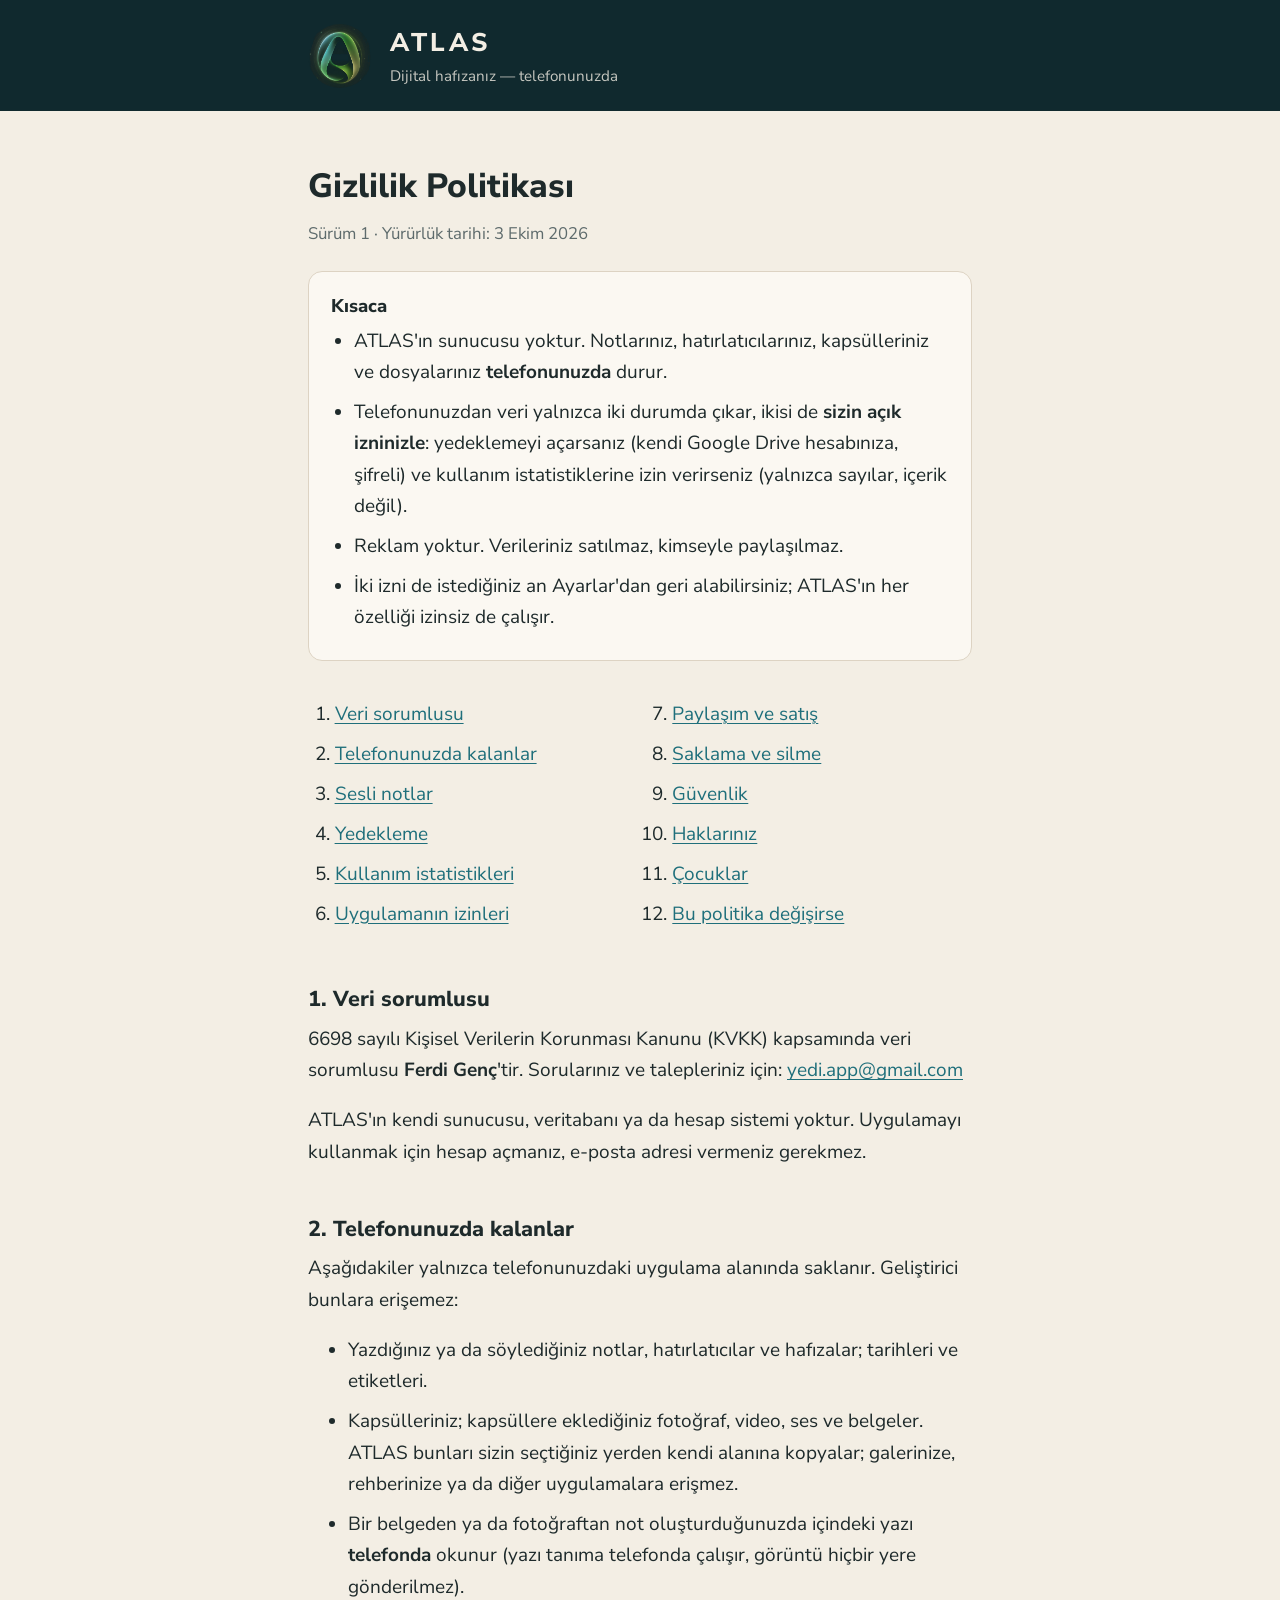
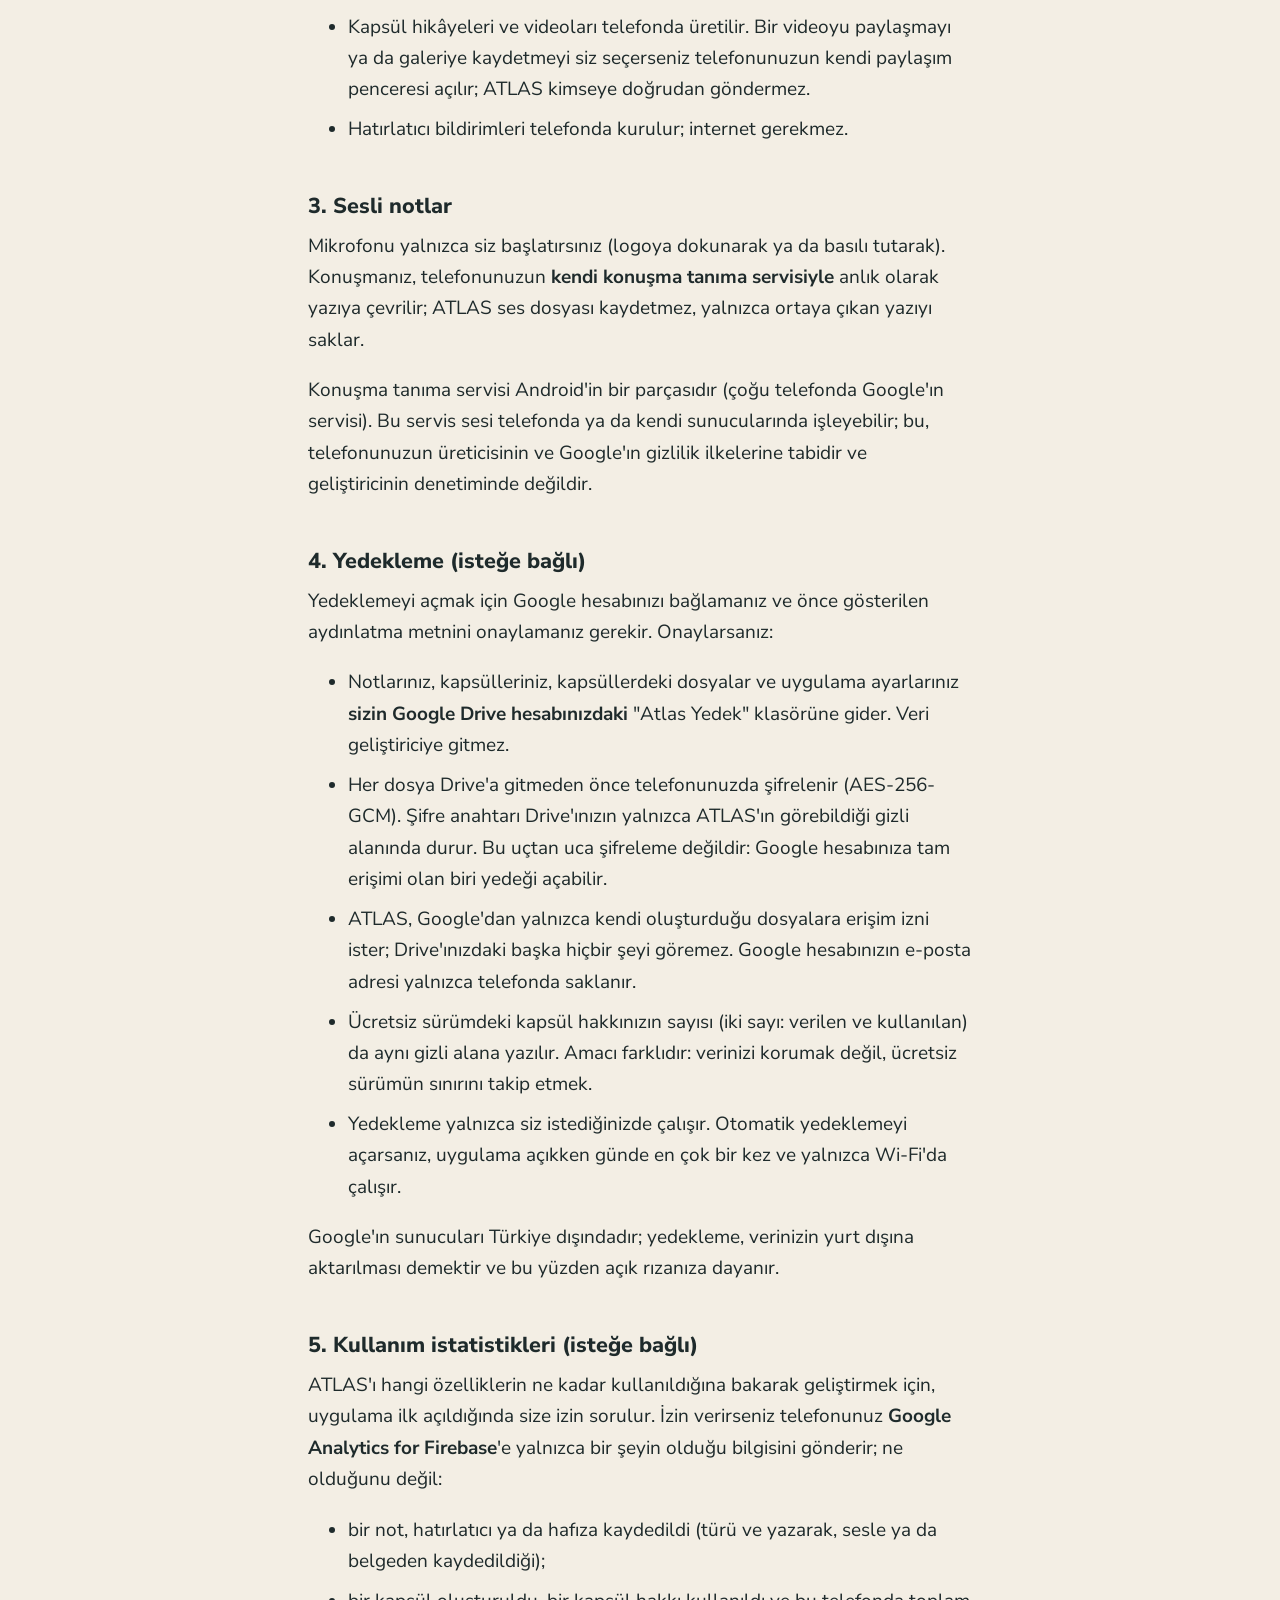
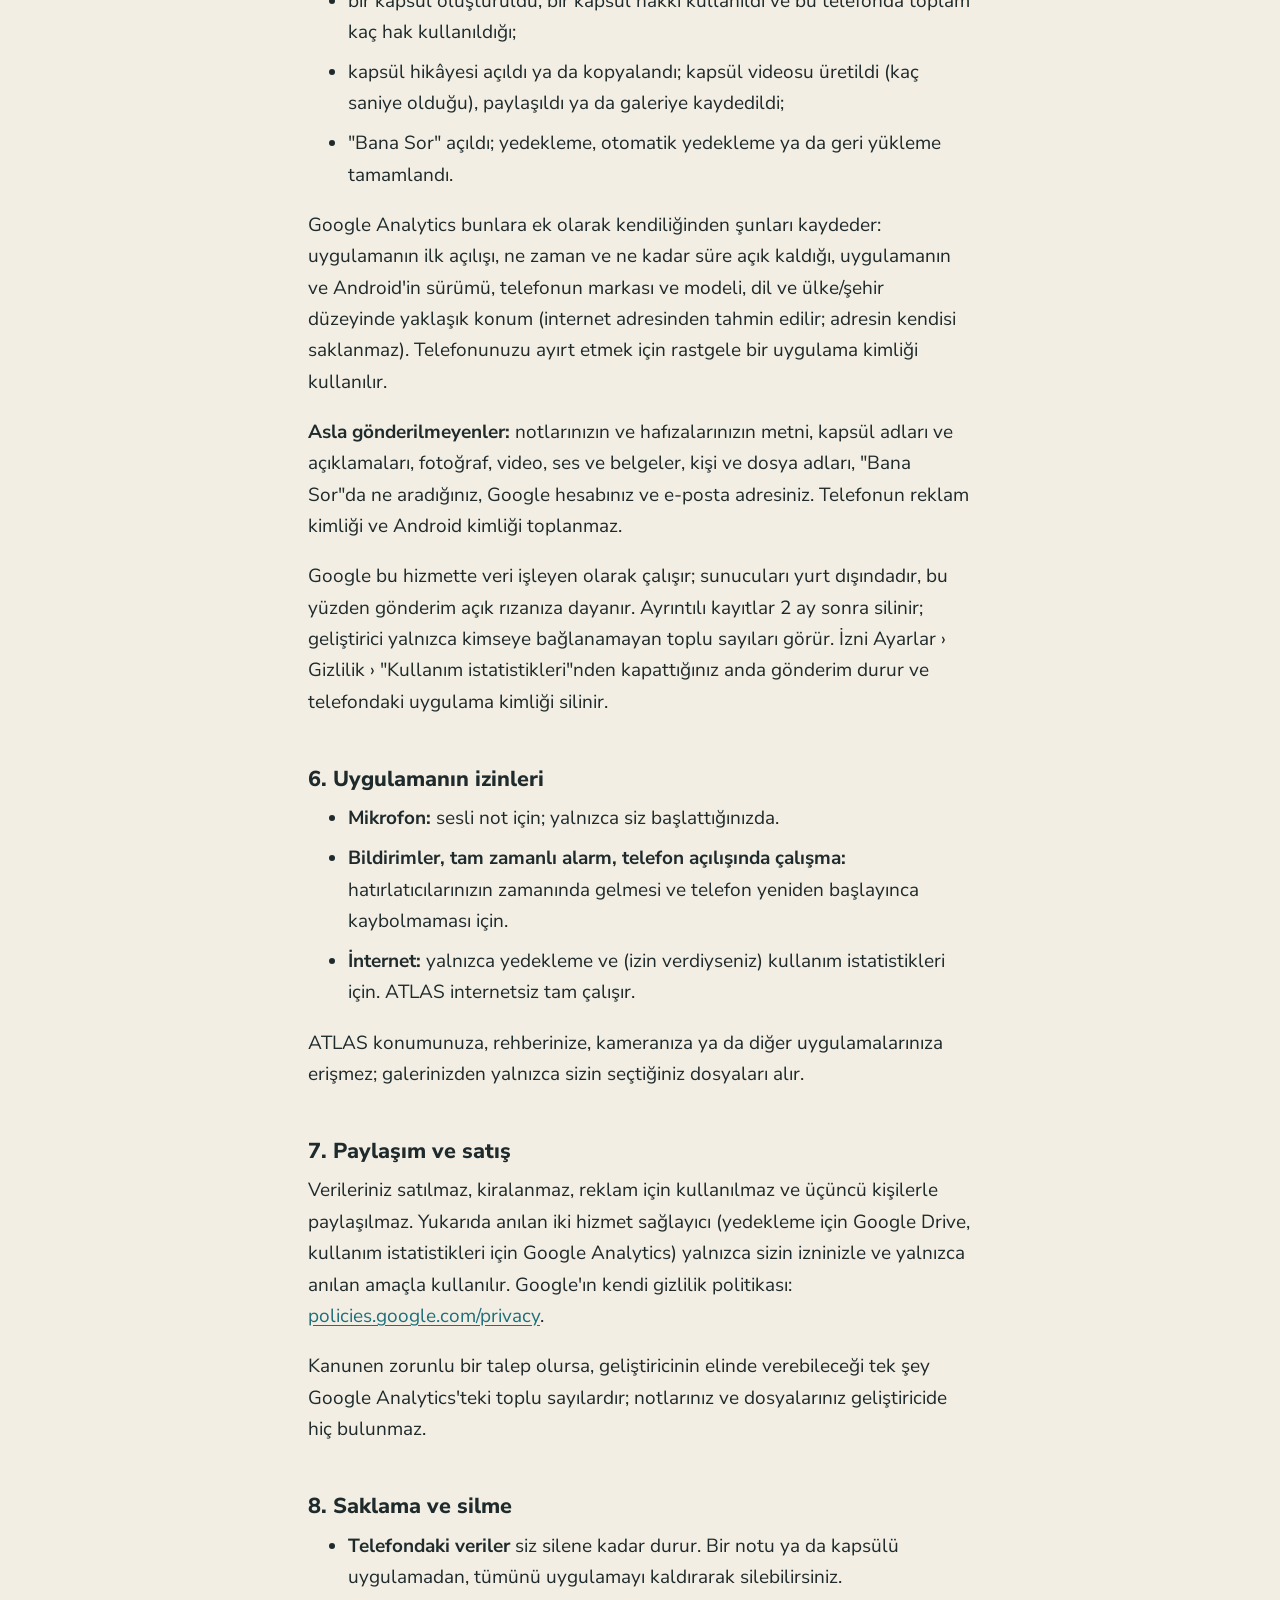
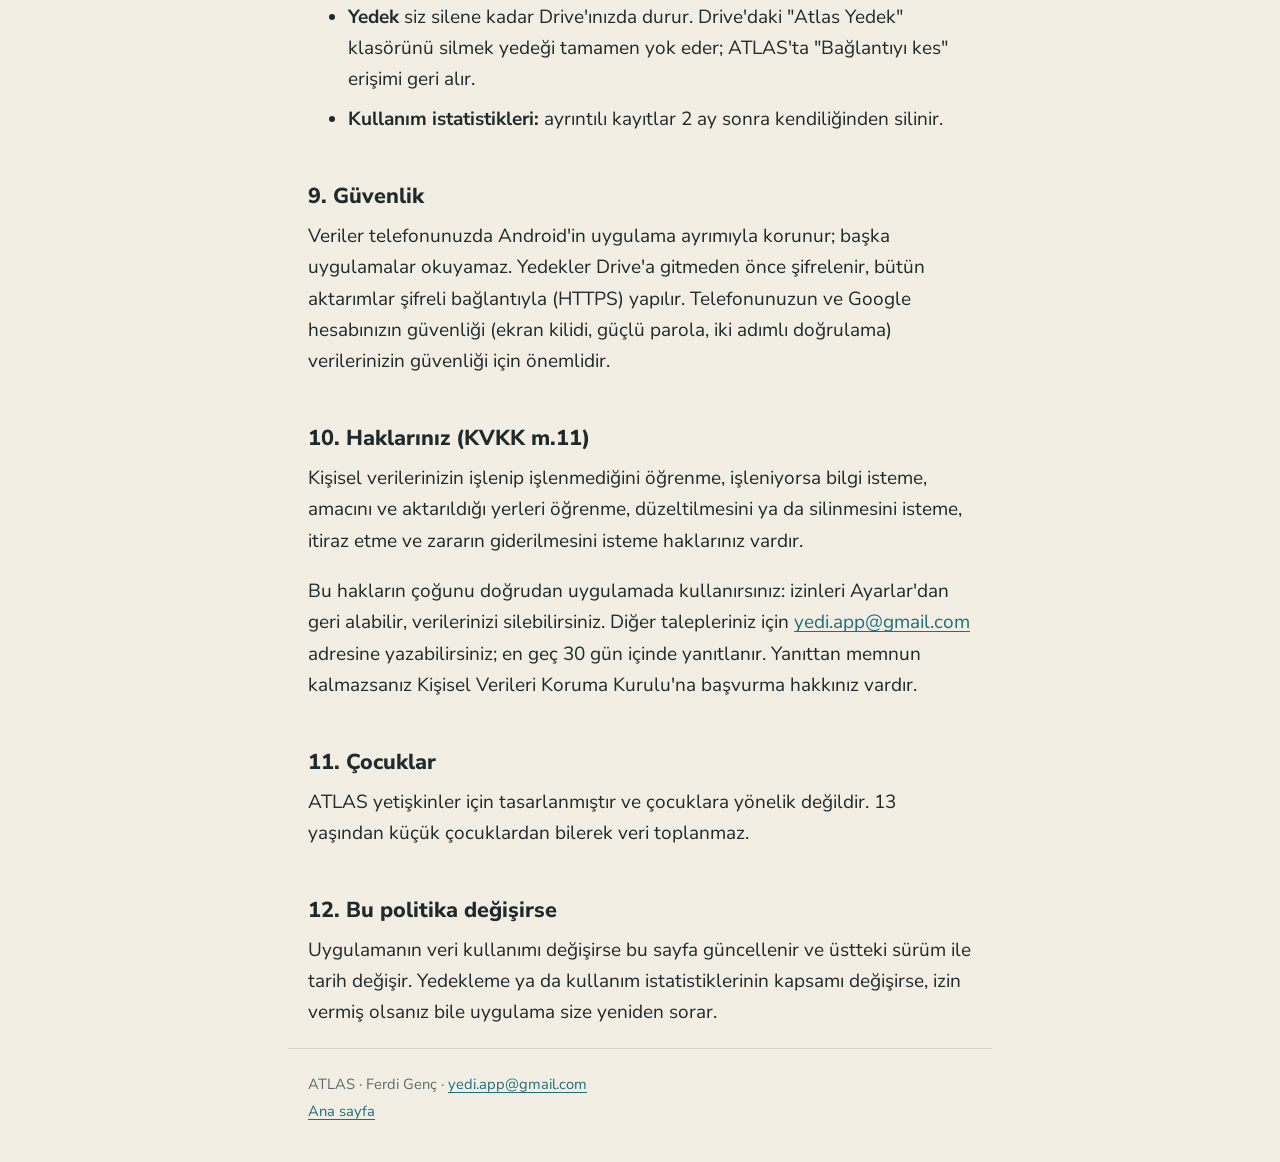
==== gizlilik.html @ 5df99e01 "Add files via upload" ====
<!doctype html>
<html lang="tr">
<head>
<meta charset="utf-8">
<meta name="viewport" content="width=device-width, initial-scale=1">
<title>ATLAS Gizlilik Politikası</title>
<meta name="description" content="ATLAS uygulamasının gizlilik politikası: hangi verinin telefonunuzda kaldığı, neyin hangi izinle nereye gittiği ve haklarınız.">
<link rel="preconnect" href="https://fonts.googleapis.com">
<link rel="preconnect" href="https://fonts.gstatic.com" crossorigin>
<link rel="stylesheet" href="https://fonts.googleapis.com/css2?family=Nunito+Sans:wght@400;700;800&display=swap">
<link rel="stylesheet" href="stil.css">
<link rel="icon" href="logo.jpeg">
</head>
<body>

<header class="bant">
  <div class="sayfa">
    <img src="logo.jpeg" alt="">
    <div>
      <p class="ad"><a href="index.html">ATLAS</a></p>
      <p class="alt">Dijital hafızanız — telefonunuzda</p>
    </div>
  </div>
</header>

<main class="sayfa">

<h1>Gizlilik Politikası</h1>
<p class="oz">Sürüm 1 · Yürürlük tarihi: 3 Ekim 2026</p>

<section class="ozet" aria-labelledby="kisaca">
  <h2 id="kisaca">Kısaca</h2>
  <ul>
    <li>ATLAS'ın sunucusu yoktur. Notlarınız, hatırlatıcılarınız, kapsülleriniz ve dosyalarınız <strong>telefonunuzda</strong> durur.</li>
    <li>Telefonunuzdan veri yalnızca iki durumda çıkar, ikisi de <strong>sizin açık izninizle</strong>: yedeklemeyi açarsanız (kendi Google Drive hesabınıza, şifreli) ve kullanım istatistiklerine izin verirseniz (yalnızca sayılar, içerik değil).</li>
    <li>Reklam yoktur. Verileriniz satılmaz, kimseyle paylaşılmaz.</li>
    <li>İki izni de istediğiniz an Ayarlar'dan geri alabilirsiniz; ATLAS'ın her özelliği izinsiz de çalışır.</li>
  </ul>
</section>

<nav aria-label="İçindekiler">
  <ol class="icindekiler">
    <li><a href="#sorumlu">Veri sorumlusu</a></li>
    <li><a href="#telefonda">Telefonunuzda kalanlar</a></li>
    <li><a href="#ses">Sesli notlar</a></li>
    <li><a href="#yedekleme">Yedekleme</a></li>
    <li><a href="#istatistik">Kullanım istatistikleri</a></li>
    <li><a href="#izinler">Uygulamanın izinleri</a></li>
    <li><a href="#paylasim">Paylaşım ve satış</a></li>
    <li><a href="#saklama">Saklama ve silme</a></li>
    <li><a href="#guvenlik">Güvenlik</a></li>
    <li><a href="#haklar">Haklarınız</a></li>
    <li><a href="#cocuklar">Çocuklar</a></li>
    <li><a href="#degisiklik">Bu politika değişirse</a></li>
  </ol>
</nav>

<h2 id="sorumlu">1. Veri sorumlusu</h2>
<p>6698 sayılı Kişisel Verilerin Korunması Kanunu (KVKK) kapsamında veri sorumlusu <strong>Ferdi Genç</strong>'tir. Sorularınız ve talepleriniz için: <a href="mailto:yedi.app@gmail.com">yedi.app@gmail.com</a></p>
<p>ATLAS'ın kendi sunucusu, veritabanı ya da hesap sistemi yoktur. Uygulamayı kullanmak için hesap açmanız, e-posta adresi vermeniz gerekmez.</p>

<h2 id="telefonda">2. Telefonunuzda kalanlar</h2>
<p>Aşağıdakiler yalnızca telefonunuzdaki uygulama alanında saklanır. Geliştirici bunlara erişemez:</p>
<ul>
  <li>Yazdığınız ya da söylediğiniz notlar, hatırlatıcılar ve hafızalar; tarihleri ve etiketleri.</li>
  <li>Kapsülleriniz; kapsüllere eklediğiniz fotoğraf, video, ses ve belgeler. ATLAS bunları sizin seçtiğiniz yerden kendi alanına kopyalar; galerinize, rehberinize ya da diğer uygulamalara erişmez.</li>
  <li>Bir belgeden ya da fotoğraftan not oluşturduğunuzda içindeki yazı <strong>telefonda</strong> okunur (yazı tanıma telefonda çalışır, görüntü hiçbir yere gönderilmez).</li>
  <li>Kapsül hikâyeleri ve videoları telefonda üretilir. Bir videoyu paylaşmayı ya da galeriye kaydetmeyi siz seçerseniz telefonunuzun kendi paylaşım penceresi açılır; ATLAS kimseye doğrudan göndermez.</li>
  <li>Hatırlatıcı bildirimleri telefonda kurulur; internet gerekmez.</li>
</ul>

<h2 id="ses">3. Sesli notlar</h2>
<p>Mikrofonu yalnızca siz başlatırsınız (logoya dokunarak ya da basılı tutarak). Konuşmanız, telefonunuzun <strong>kendi konuşma tanıma servisiyle</strong> anlık olarak yazıya çevrilir; ATLAS ses dosyası kaydetmez, yalnızca ortaya çıkan yazıyı saklar.</p>
<p>Konuşma tanıma servisi Android'in bir parçasıdır (çoğu telefonda Google'ın servisi). Bu servis sesi telefonda ya da kendi sunucularında işleyebilir; bu, telefonunuzun üreticisinin ve Google'ın gizlilik ilkelerine tabidir ve geliştiricinin denetiminde değildir.</p>

<h2 id="yedekleme">4. Yedekleme (isteğe bağlı)</h2>
<p>Yedeklemeyi açmak için Google hesabınızı bağlamanız ve önce gösterilen aydınlatma metnini onaylamanız gerekir. Onaylarsanız:</p>
<ul>
  <li>Notlarınız, kapsülleriniz, kapsüllerdeki dosyalar ve uygulama ayarlarınız <strong>sizin Google Drive hesabınızdaki</strong> "Atlas Yedek" klasörüne gider. Veri geliştiriciye gitmez.</li>
  <li>Her dosya Drive'a gitmeden önce telefonunuzda şifrelenir (AES-256-GCM). Şifre anahtarı Drive'ınızın yalnızca ATLAS'ın görebildiği gizli alanında durur. Bu uçtan uca şifreleme değildir: Google hesabınıza tam erişimi olan biri yedeği açabilir.</li>
  <li>ATLAS, Google'dan yalnızca kendi oluşturduğu dosyalara erişim izni ister; Drive'ınızdaki başka hiçbir şeyi göremez. Google hesabınızın e-posta adresi yalnızca telefonda saklanır.</li>
  <li>Ücretsiz sürümdeki kapsül hakkınızın sayısı (iki sayı: verilen ve kullanılan) da aynı gizli alana yazılır. Amacı farklıdır: verinizi korumak değil, ücretsiz sürümün sınırını takip etmek.</li>
  <li>Yedekleme yalnızca siz istediğinizde çalışır. Otomatik yedeklemeyi açarsanız, uygulama açıkken günde en çok bir kez ve yalnızca Wi-Fi'da çalışır.</li>
</ul>
<p>Google'ın sunucuları Türkiye dışındadır; yedekleme, verinizin yurt dışına aktarılması demektir ve bu yüzden açık rızanıza dayanır.</p>

<h2 id="istatistik">5. Kullanım istatistikleri (isteğe bağlı)</h2>
<p>ATLAS'ı hangi özelliklerin ne kadar kullanıldığına bakarak geliştirmek için, uygulama ilk açıldığında size izin sorulur. İzin verirseniz telefonunuz <strong>Google Analytics for Firebase</strong>'e yalnızca bir şeyin olduğu bilgisini gönderir; ne olduğunu değil:</p>
<ul>
  <li>bir not, hatırlatıcı ya da hafıza kaydedildi (türü ve yazarak, sesle ya da belgeden kaydedildiği);</li>
  <li>bir kapsül oluşturuldu, bir kapsül hakkı kullanıldı ve bu telefonda toplam kaç hak kullanıldığı;</li>
  <li>kapsül hikâyesi açıldı ya da kopyalandı; kapsül videosu üretildi (kaç saniye olduğu), paylaşıldı ya da galeriye kaydedildi;</li>
  <li>"Bana Sor" açıldı; yedekleme, otomatik yedekleme ya da geri yükleme tamamlandı.</li>
</ul>
<p>Google Analytics bunlara ek olarak kendiliğinden şunları kaydeder: uygulamanın ilk açılışı, ne zaman ve ne kadar süre açık kaldığı, uygulamanın ve Android'in sürümü, telefonun markası ve modeli, dil ve ülke/şehir düzeyinde yaklaşık konum (internet adresinden tahmin edilir; adresin kendisi saklanmaz). Telefonunuzu ayırt etmek için rastgele bir uygulama kimliği kullanılır.</p>
<p><strong>Asla gönderilmeyenler:</strong> notlarınızın ve hafızalarınızın metni, kapsül adları ve açıklamaları, fotoğraf, video, ses ve belgeler, kişi ve dosya adları, "Bana Sor"da ne aradığınız, Google hesabınız ve e-posta adresiniz. Telefonun reklam kimliği ve Android kimliği toplanmaz.</p>
<p>Google bu hizmette veri işleyen olarak çalışır; sunucuları yurt dışındadır, bu yüzden gönderim açık rızanıza dayanır. Ayrıntılı kayıtlar 2 ay sonra silinir; geliştirici yalnızca kimseye bağlanamayan toplu sayıları görür. İzni Ayarlar › Gizlilik › "Kullanım istatistikleri"nden kapattığınız anda gönderim durur ve telefondaki uygulama kimliği silinir.</p>

<h2 id="izinler">6. Uygulamanın izinleri</h2>
<ul>
  <li><strong>Mikrofon:</strong> sesli not için; yalnızca siz başlattığınızda.</li>
  <li><strong>Bildirimler, tam zamanlı alarm, telefon açılışında çalışma:</strong> hatırlatıcılarınızın zamanında gelmesi ve telefon yeniden başlayınca kaybolmaması için.</li>
  <li><strong>İnternet:</strong> yalnızca yedekleme ve (izin verdiyseniz) kullanım istatistikleri için. ATLAS internetsiz tam çalışır.</li>
</ul>
<p>ATLAS konumunuza, rehberinize, kameranıza ya da diğer uygulamalarınıza erişmez; galerinizden yalnızca sizin seçtiğiniz dosyaları alır.</p>

<h2 id="paylasim">7. Paylaşım ve satış</h2>
<p>Verileriniz satılmaz, kiralanmaz, reklam için kullanılmaz ve üçüncü kişilerle paylaşılmaz. Yukarıda anılan iki hizmet sağlayıcı (yedekleme için Google Drive, kullanım istatistikleri için Google Analytics) yalnızca sizin izninizle ve yalnızca anılan amaçla kullanılır. Google'ın kendi gizlilik politikası: <a href="https://policies.google.com/privacy?hl=tr">policies.google.com/privacy</a>.</p>
<p>Kanunen zorunlu bir talep olursa, geliştiricinin elinde verebileceği tek şey Google Analytics'teki toplu sayılardır; notlarınız ve dosyalarınız geliştiricide hiç bulunmaz.</p>

<h2 id="saklama">8. Saklama ve silme</h2>
<ul>
  <li><strong>Telefondaki veriler</strong> siz silene kadar durur. Bir notu ya da kapsülü uygulamadan, tümünü uygulamayı kaldırarak silebilirsiniz.</li>
  <li><strong>Yedek</strong> siz silene kadar Drive'ınızda durur. Drive'daki "Atlas Yedek" klasörünü silmek yedeği tamamen yok eder; ATLAS'ta "Bağlantıyı kes" erişimi geri alır.</li>
  <li><strong>Kullanım istatistikleri:</strong> ayrıntılı kayıtlar 2 ay sonra kendiliğinden silinir.</li>
</ul>

<h2 id="guvenlik">9. Güvenlik</h2>
<p>Veriler telefonunuzda Android'in uygulama ayrımıyla korunur; başka uygulamalar okuyamaz. Yedekler Drive'a gitmeden önce şifrelenir, bütün aktarımlar şifreli bağlantıyla (HTTPS) yapılır. Telefonunuzun ve Google hesabınızın güvenliği (ekran kilidi, güçlü parola, iki adımlı doğrulama) verilerinizin güvenliği için önemlidir.</p>

<h2 id="haklar">10. Haklarınız (KVKK m.11)</h2>
<p>Kişisel verilerinizin işlenip işlenmediğini öğrenme, işleniyorsa bilgi isteme, amacını ve aktarıldığı yerleri öğrenme, düzeltilmesini ya da silinmesini isteme, itiraz etme ve zararın giderilmesini isteme haklarınız vardır.</p>
<p>Bu hakların çoğunu doğrudan uygulamada kullanırsınız: izinleri Ayarlar'dan geri alabilir, verilerinizi silebilirsiniz. Diğer talepleriniz için <a href="mailto:yedi.app@gmail.com">yedi.app@gmail.com</a> adresine yazabilirsiniz; en geç 30 gün içinde yanıtlanır. Yanıttan memnun kalmazsanız Kişisel Verileri Koruma Kurulu'na başvurma hakkınız vardır.</p>

<h2 id="cocuklar">11. Çocuklar</h2>
<p>ATLAS yetişkinler için tasarlanmıştır ve çocuklara yönelik değildir. 13 yaşından küçük çocuklardan bilerek veri toplanmaz.</p>

<h2 id="degisiklik">12. Bu politika değişirse</h2>
<p>Uygulamanın veri kullanımı değişirse bu sayfa güncellenir ve üstteki sürüm ile tarih değişir. Yedekleme ya da kullanım istatistiklerinin kapsamı değişirse, izin vermiş olsanız bile uygulama size yeniden sorar.</p>

</main>

<footer class="sayfa">
  <p>ATLAS · Ferdi Genç · <a href="mailto:yedi.app@gmail.com">yedi.app@gmail.com</a></p>
  <p><a href="index.html">Ana sayfa</a></p>
</footer>

</body>
</html>
---- stil.css ----
/* ATLAS — herkese açık sayfalar (yediapp.github.io). Renkler uygulamanın
   "Sedef ve Deniz" paletinden (ATL-DL-033), yazı Nunito Sans. */
:root {
  --zemin: #f3eee4;
  --yuzey: #fbf8f2;
  --deniz: #1f6f7b;
  --deniz-yumusak: #e3eef0;
  --murekkep: #1e2a2b;
  --soluk: #5e6b6c;
  --cizgi: #ddd3c3;
  --cekirdek: #10292e;
  --cekirdek-yazi: #f3eee4;
  --altin: #b88a2c;
}
@media (prefers-color-scheme: dark) {
  :root:not([data-theme="light"]) {
    --zemin: #10292e;
    --yuzey: #16353b;
    --deniz: #7cc0c9;
    --deniz-yumusak: #1d4249;
    --murekkep: #ece6da;
    --soluk: #a9b6b4;
    --cizgi: #2b4b51;
    --cekirdek: #0b1f23;
    --cekirdek-yazi: #ece6da;
    --altin: #d9b25a;
  }
}
:root[data-theme="dark"] {
  --zemin: #10292e;
  --yuzey: #16353b;
  --deniz: #7cc0c9;
  --deniz-yumusak: #1d4249;
  --murekkep: #ece6da;
  --soluk: #a9b6b4;
  --cizgi: #2b4b51;
  --cekirdek: #0b1f23;
  --cekirdek-yazi: #ece6da;
  --altin: #d9b25a;
}

* { box-sizing: border-box; }
html { -webkit-text-size-adjust: 100%; }
body {
  margin: 0;
  background: var(--zemin);
  color: var(--murekkep);
  font-family: "Nunito Sans", "Segoe UI", Roboto, Arial, sans-serif;
  font-size: 19px;
  line-height: 1.65;
}
a { color: var(--deniz); text-underline-offset: 3px; }
a:focus-visible { outline: 3px solid var(--altin); outline-offset: 3px; border-radius: 4px; }

.sayfa { max-width: 44rem; margin: 0 auto; padding-inline: 20px; }

/* Üst bant: logo koyu çekirdek renginde duruyor. */
.bant { background: var(--cekirdek); color: var(--cekirdek-yazi); }
.bant .sayfa {
  display: flex; align-items: center; gap: 18px;
  padding-block: 22px;
}
.bant img {
  width: 64px; height: 64px; border-radius: 50%;
  flex: none; display: block;
}
.bant .ad {
  font-size: 1.6rem; font-weight: 800; letter-spacing: 0.14em; margin: 0;
}
.bant .ad a { color: inherit; text-decoration: none; }
.bant .alt { margin: 0; opacity: 0.8; font-size: 0.95rem; }

h1, h2, h3 { line-height: 1.25; text-wrap: balance; }
h1 { font-size: 2.1rem; font-weight: 800; margin: 1.6em 0 0.4em; }
h2 { font-size: 1.35rem; font-weight: 800; margin: 2.2em 0 0.5em; }
h3 { font-size: 1.1rem; font-weight: 700; margin: 1.4em 0 0.3em; }
p, ul, ol { margin: 0 0 1em; }
li { margin-bottom: 0.45em; }

.oz { color: var(--soluk); font-size: 1.05rem; }
.not { color: var(--soluk); font-size: 0.9rem; }

/* Kısa özet kutusu: sayfanın tek "ayrı nesnesi". */
.ozet {
  background: var(--yuzey);
  border: 1px solid var(--cizgi);
  border-radius: 14px;
  padding: 18px 22px;
  margin: 1.2em 0 2em;
}
.ozet h2 { margin-top: 0.2em; font-size: 1.15rem; }
.ozet ul { margin-bottom: 0.2em; padding-left: 1.2em; }

.icindekiler { padding-left: 1.4em; columns: 2; column-gap: 2em; }
.icindekiler li { break-inside: avoid; }
@media (max-width: 560px) { .icindekiler { columns: 1; } }

.ozellik { border-top: 1px solid var(--cizgi); padding-top: 0.9em; }
.ozellik h3 { margin-top: 0.4em; color: var(--deniz); }

.dugme {
  display: inline-block; background: var(--deniz); color: var(--zemin);
  padding: 12px 22px; border-radius: 999px; font-weight: 700;
  text-decoration: none;
}

footer {
  border-top: 1px solid var(--cizgi);
  margin-top: 3em; padding-block: 1.4em 2.4em;
  color: var(--soluk); font-size: 0.92rem;
}
footer p { margin: 0.2em 0; }
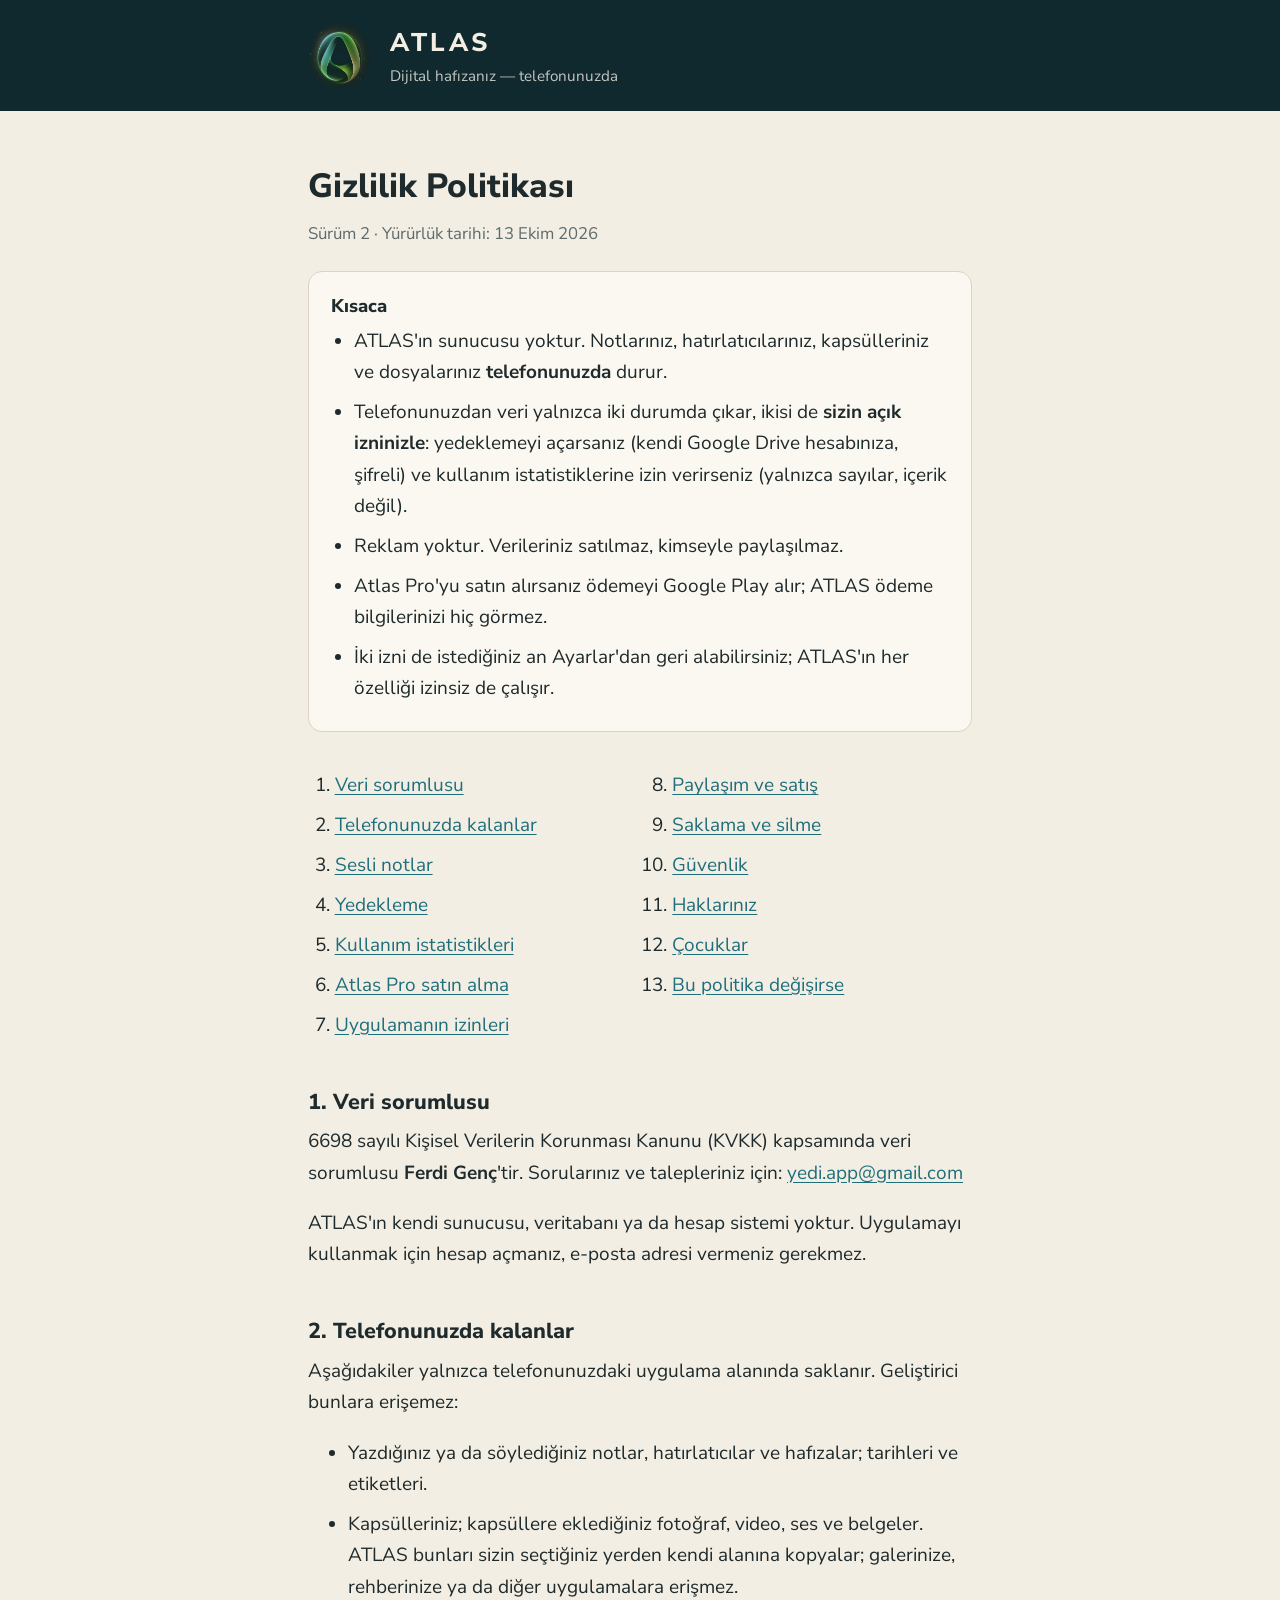
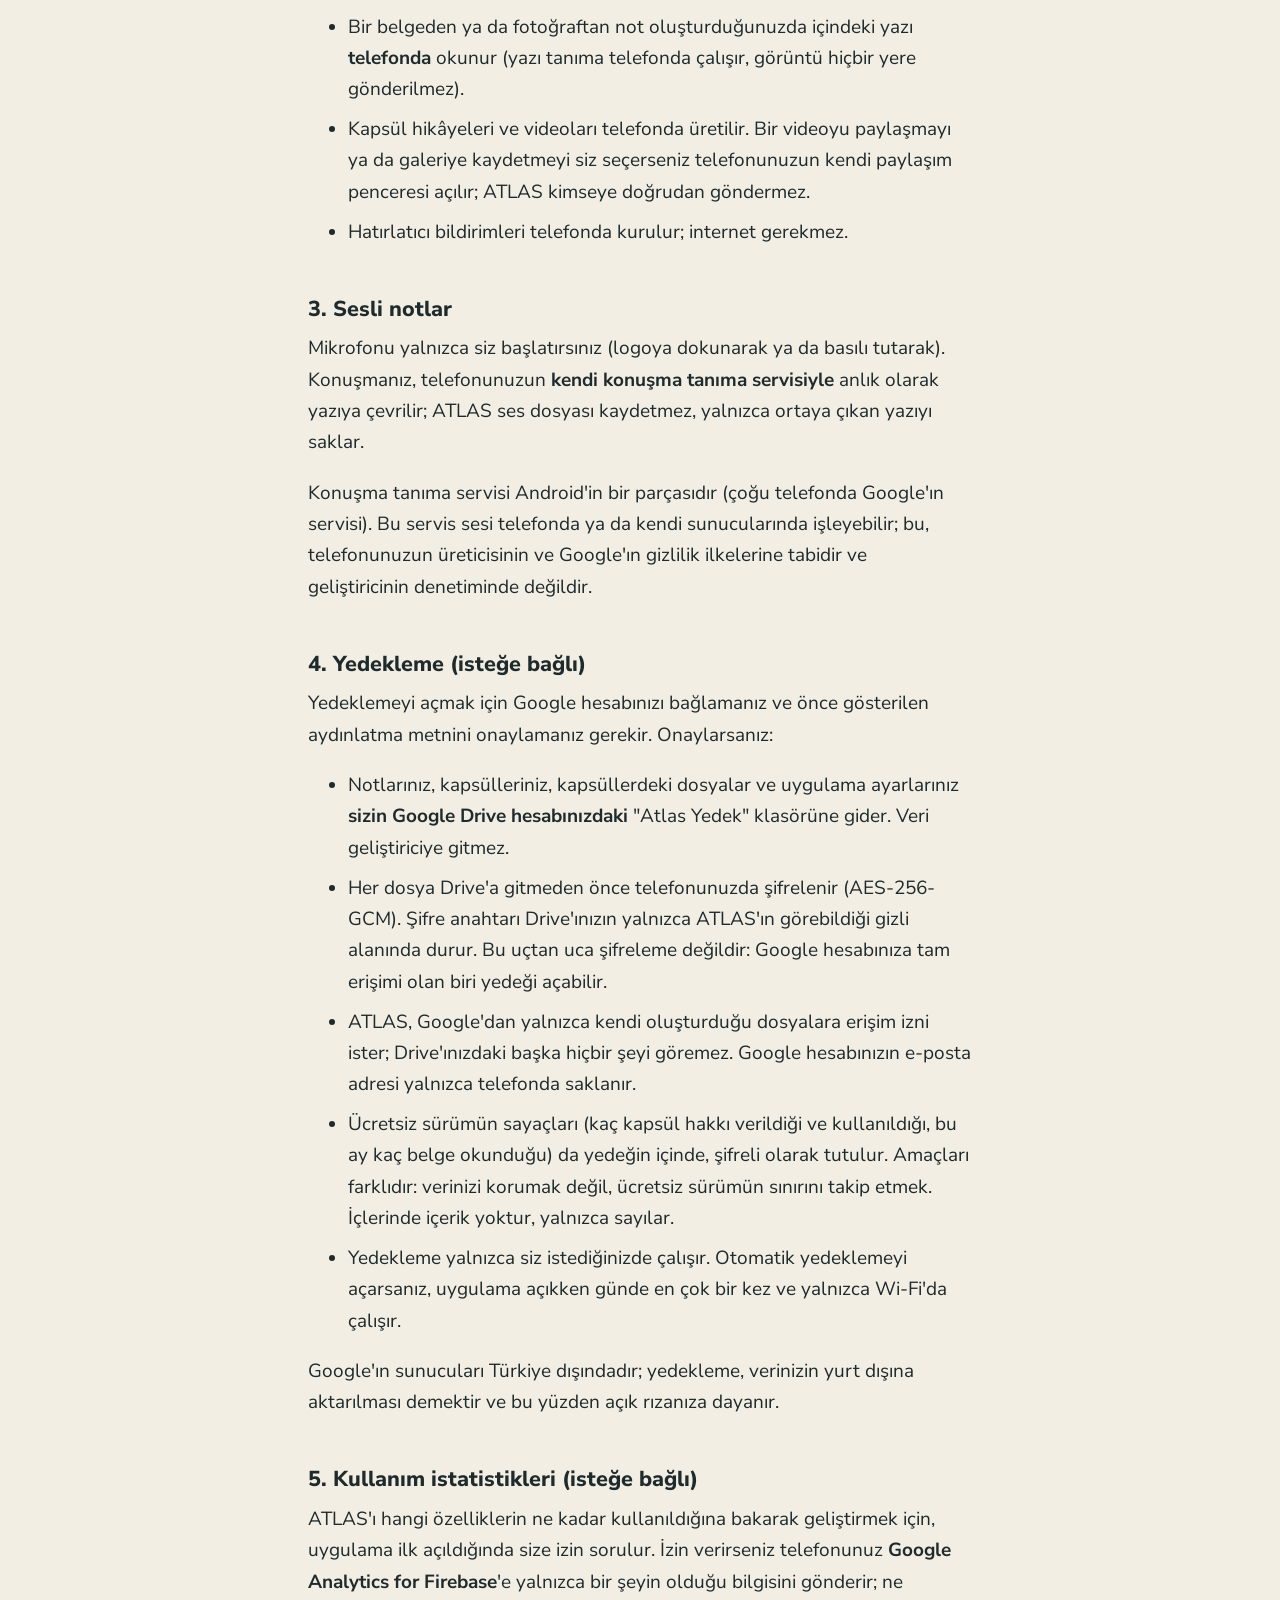
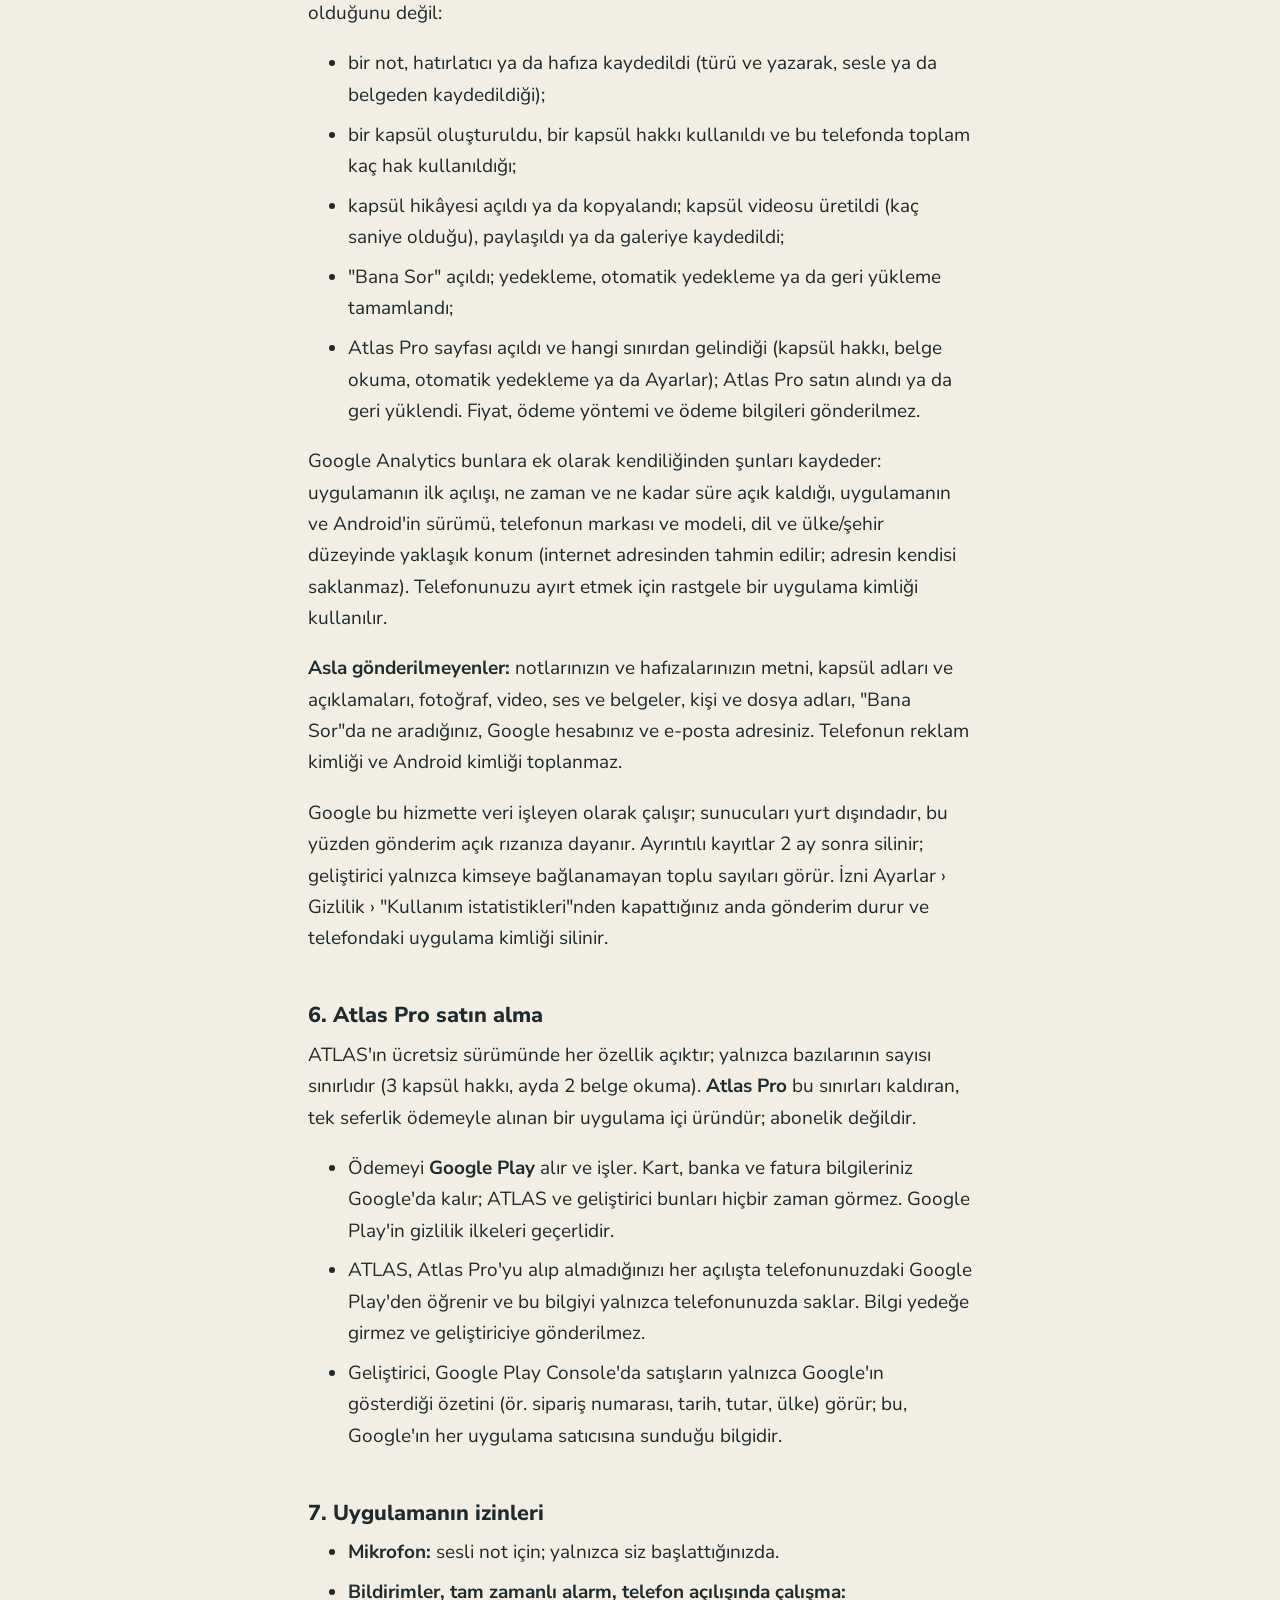
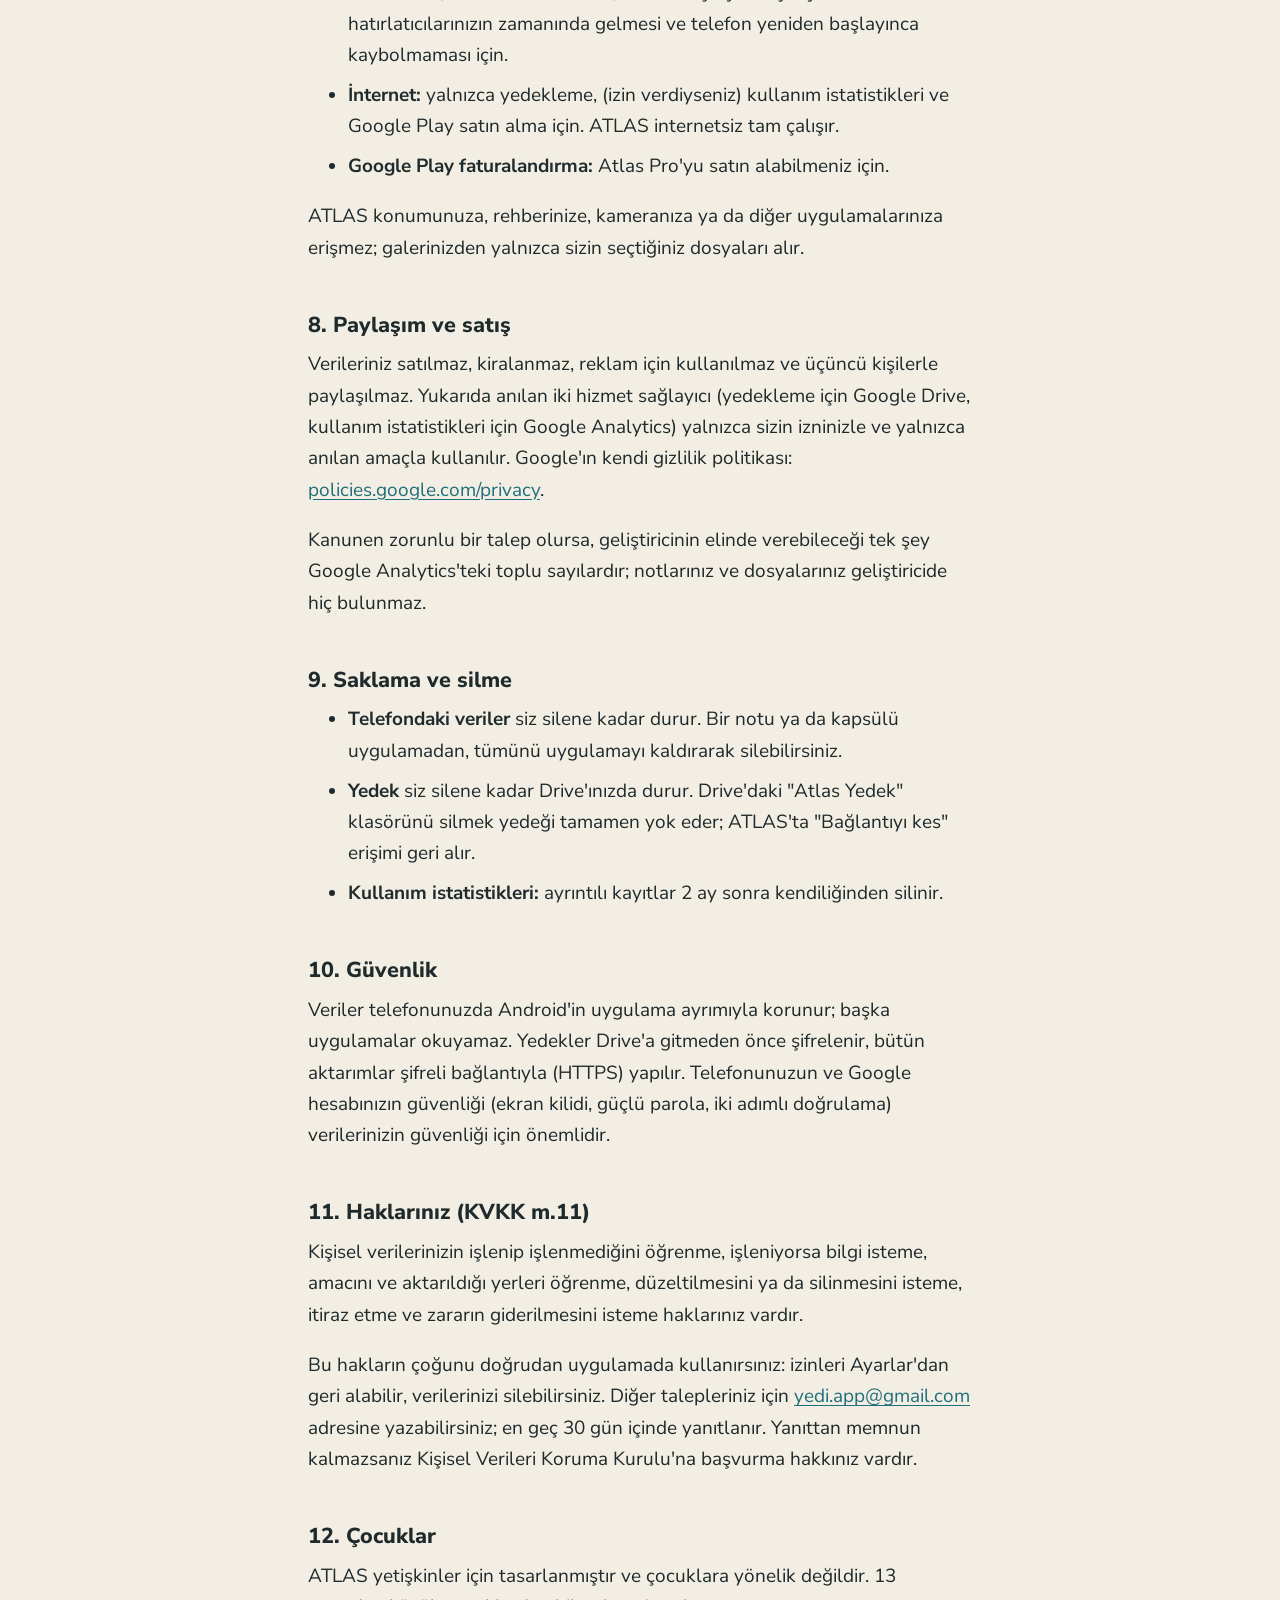
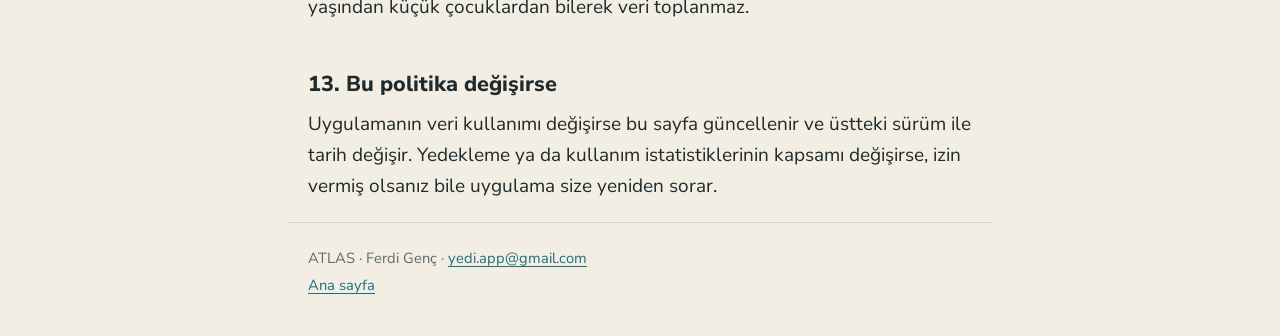
==== commit d90850e1: "Add files via upload" ====
--- a/gizlilik.html
+++ b/gizlilik.html
@@ -26,7 +26,7 @@
 <main class="sayfa">
 
 <h1>Gizlilik Politikası</h1>
-<p class="oz">Sürüm 1 · Yürürlük tarihi: 3 Ekim 2026</p>
+<p class="oz">Sürüm 2 · Yürürlük tarihi: 13 Ekim 2026</p>
 
 <section class="ozet" aria-labelledby="kisaca">
   <h2 id="kisaca">Kısaca</h2>
@@ -34,6 +34,7 @@
     <li>ATLAS'ın sunucusu yoktur. Notlarınız, hatırlatıcılarınız, kapsülleriniz ve dosyalarınız <strong>telefonunuzda</strong> durur.</li>
     <li>Telefonunuzdan veri yalnızca iki durumda çıkar, ikisi de <strong>sizin açık izninizle</strong>: yedeklemeyi açarsanız (kendi Google Drive hesabınıza, şifreli) ve kullanım istatistiklerine izin verirseniz (yalnızca sayılar, içerik değil).</li>
     <li>Reklam yoktur. Verileriniz satılmaz, kimseyle paylaşılmaz.</li>
+    <li>Atlas Pro'yu satın alırsanız ödemeyi Google Play alır; ATLAS ödeme bilgilerinizi hiç görmez.</li>
     <li>İki izni de istediğiniz an Ayarlar'dan geri alabilirsiniz; ATLAS'ın her özelliği izinsiz de çalışır.</li>
   </ul>
 </section>
@@ -45,6 +46,7 @@
     <li><a href="#ses">Sesli notlar</a></li>
     <li><a href="#yedekleme">Yedekleme</a></li>
     <li><a href="#istatistik">Kullanım istatistikleri</a></li>
+    <li><a href="#pro">Atlas Pro satın alma</a></li>
     <li><a href="#izinler">Uygulamanın izinleri</a></li>
     <li><a href="#paylasim">Paylaşım ve satış</a></li>
     <li><a href="#saklama">Saklama ve silme</a></li>
@@ -79,7 +81,7 @@
   <li>Notlarınız, kapsülleriniz, kapsüllerdeki dosyalar ve uygulama ayarlarınız <strong>sizin Google Drive hesabınızdaki</strong> "Atlas Yedek" klasörüne gider. Veri geliştiriciye gitmez.</li>
   <li>Her dosya Drive'a gitmeden önce telefonunuzda şifrelenir (AES-256-GCM). Şifre anahtarı Drive'ınızın yalnızca ATLAS'ın görebildiği gizli alanında durur. Bu uçtan uca şifreleme değildir: Google hesabınıza tam erişimi olan biri yedeği açabilir.</li>
   <li>ATLAS, Google'dan yalnızca kendi oluşturduğu dosyalara erişim izni ister; Drive'ınızdaki başka hiçbir şeyi göremez. Google hesabınızın e-posta adresi yalnızca telefonda saklanır.</li>
-  <li>Ücretsiz sürümdeki kapsül hakkınızın sayısı (iki sayı: verilen ve kullanılan) da aynı gizli alana yazılır. Amacı farklıdır: verinizi korumak değil, ücretsiz sürümün sınırını takip etmek.</li>
+  <li>Ücretsiz sürümün sayaçları (kaç kapsül hakkı verildiği ve kullanıldığı, bu ay kaç belge okunduğu) da yedeğin içinde, şifreli olarak tutulur. Amaçları farklıdır: verinizi korumak değil, ücretsiz sürümün sınırını takip etmek. İçlerinde içerik yoktur, yalnızca sayılar.</li>
   <li>Yedekleme yalnızca siz istediğinizde çalışır. Otomatik yedeklemeyi açarsanız, uygulama açıkken günde en çok bir kez ve yalnızca Wi-Fi'da çalışır.</li>
 </ul>
 <p>Google'ın sunucuları Türkiye dışındadır; yedekleme, verinizin yurt dışına aktarılması demektir ve bu yüzden açık rızanıza dayanır.</p>
@@ -90,42 +92,52 @@
   <li>bir not, hatırlatıcı ya da hafıza kaydedildi (türü ve yazarak, sesle ya da belgeden kaydedildiği);</li>
   <li>bir kapsül oluşturuldu, bir kapsül hakkı kullanıldı ve bu telefonda toplam kaç hak kullanıldığı;</li>
   <li>kapsül hikâyesi açıldı ya da kopyalandı; kapsül videosu üretildi (kaç saniye olduğu), paylaşıldı ya da galeriye kaydedildi;</li>
-  <li>"Bana Sor" açıldı; yedekleme, otomatik yedekleme ya da geri yükleme tamamlandı.</li>
+  <li>"Bana Sor" açıldı; yedekleme, otomatik yedekleme ya da geri yükleme tamamlandı;</li>
+  <li>Atlas Pro sayfası açıldı ve hangi sınırdan gelindiği (kapsül hakkı, belge okuma, otomatik yedekleme ya da Ayarlar); Atlas Pro satın alındı ya da geri yüklendi. Fiyat, ödeme yöntemi ve ödeme bilgileri gönderilmez.</li>
 </ul>
 <p>Google Analytics bunlara ek olarak kendiliğinden şunları kaydeder: uygulamanın ilk açılışı, ne zaman ve ne kadar süre açık kaldığı, uygulamanın ve Android'in sürümü, telefonun markası ve modeli, dil ve ülke/şehir düzeyinde yaklaşık konum (internet adresinden tahmin edilir; adresin kendisi saklanmaz). Telefonunuzu ayırt etmek için rastgele bir uygulama kimliği kullanılır.</p>
 <p><strong>Asla gönderilmeyenler:</strong> notlarınızın ve hafızalarınızın metni, kapsül adları ve açıklamaları, fotoğraf, video, ses ve belgeler, kişi ve dosya adları, "Bana Sor"da ne aradığınız, Google hesabınız ve e-posta adresiniz. Telefonun reklam kimliği ve Android kimliği toplanmaz.</p>
 <p>Google bu hizmette veri işleyen olarak çalışır; sunucuları yurt dışındadır, bu yüzden gönderim açık rızanıza dayanır. Ayrıntılı kayıtlar 2 ay sonra silinir; geliştirici yalnızca kimseye bağlanamayan toplu sayıları görür. İzni Ayarlar › Gizlilik › "Kullanım istatistikleri"nden kapattığınız anda gönderim durur ve telefondaki uygulama kimliği silinir.</p>
 
-<h2 id="izinler">6. Uygulamanın izinleri</h2>
+<h2 id="pro">6. Atlas Pro satın alma</h2>
+<p>ATLAS'ın ücretsiz sürümünde her özellik açıktır; yalnızca bazılarının sayısı sınırlıdır (3 kapsül hakkı, ayda 2 belge okuma). <strong>Atlas Pro</strong> bu sınırları kaldıran, tek seferlik ödemeyle alınan bir uygulama içi üründür; abonelik değildir.</p>
+<ul>
+  <li>Ödemeyi <strong>Google Play</strong> alır ve işler. Kart, banka ve fatura bilgileriniz Google'da kalır; ATLAS ve geliştirici bunları hiçbir zaman görmez. Google Play'in gizlilik ilkeleri geçerlidir.</li>
+  <li>ATLAS, Atlas Pro'yu alıp almadığınızı her açılışta telefonunuzdaki Google Play'den öğrenir ve bu bilgiyi yalnızca telefonunuzda saklar. Bilgi yedeğe girmez ve geliştiriciye gönderilmez.</li>
+  <li>Geliştirici, Google Play Console'da satışların yalnızca Google'ın gösterdiği özetini (ör. sipariş numarası, tarih, tutar, ülke) görür; bu, Google'ın her uygulama satıcısına sunduğu bilgidir.</li>
+</ul>
+
+<h2 id="izinler">7. Uygulamanın izinleri</h2>
 <ul>
   <li><strong>Mikrofon:</strong> sesli not için; yalnızca siz başlattığınızda.</li>
   <li><strong>Bildirimler, tam zamanlı alarm, telefon açılışında çalışma:</strong> hatırlatıcılarınızın zamanında gelmesi ve telefon yeniden başlayınca kaybolmaması için.</li>
-  <li><strong>İnternet:</strong> yalnızca yedekleme ve (izin verdiyseniz) kullanım istatistikleri için. ATLAS internetsiz tam çalışır.</li>
+  <li><strong>İnternet:</strong> yalnızca yedekleme, (izin verdiyseniz) kullanım istatistikleri ve Google Play satın alma için. ATLAS internetsiz tam çalışır.</li>
+  <li><strong>Google Play faturalandırma:</strong> Atlas Pro'yu satın alabilmeniz için.</li>
 </ul>
 <p>ATLAS konumunuza, rehberinize, kameranıza ya da diğer uygulamalarınıza erişmez; galerinizden yalnızca sizin seçtiğiniz dosyaları alır.</p>
 
-<h2 id="paylasim">7. Paylaşım ve satış</h2>
+<h2 id="paylasim">8. Paylaşım ve satış</h2>
 <p>Verileriniz satılmaz, kiralanmaz, reklam için kullanılmaz ve üçüncü kişilerle paylaşılmaz. Yukarıda anılan iki hizmet sağlayıcı (yedekleme için Google Drive, kullanım istatistikleri için Google Analytics) yalnızca sizin izninizle ve yalnızca anılan amaçla kullanılır. Google'ın kendi gizlilik politikası: <a href="https://policies.google.com/privacy?hl=tr">policies.google.com/privacy</a>.</p>
 <p>Kanunen zorunlu bir talep olursa, geliştiricinin elinde verebileceği tek şey Google Analytics'teki toplu sayılardır; notlarınız ve dosyalarınız geliştiricide hiç bulunmaz.</p>
 
-<h2 id="saklama">8. Saklama ve silme</h2>
+<h2 id="saklama">9. Saklama ve silme</h2>
 <ul>
   <li><strong>Telefondaki veriler</strong> siz silene kadar durur. Bir notu ya da kapsülü uygulamadan, tümünü uygulamayı kaldırarak silebilirsiniz.</li>
   <li><strong>Yedek</strong> siz silene kadar Drive'ınızda durur. Drive'daki "Atlas Yedek" klasörünü silmek yedeği tamamen yok eder; ATLAS'ta "Bağlantıyı kes" erişimi geri alır.</li>
   <li><strong>Kullanım istatistikleri:</strong> ayrıntılı kayıtlar 2 ay sonra kendiliğinden silinir.</li>
 </ul>
 
-<h2 id="guvenlik">9. Güvenlik</h2>
+<h2 id="guvenlik">10. Güvenlik</h2>
 <p>Veriler telefonunuzda Android'in uygulama ayrımıyla korunur; başka uygulamalar okuyamaz. Yedekler Drive'a gitmeden önce şifrelenir, bütün aktarımlar şifreli bağlantıyla (HTTPS) yapılır. Telefonunuzun ve Google hesabınızın güvenliği (ekran kilidi, güçlü parola, iki adımlı doğrulama) verilerinizin güvenliği için önemlidir.</p>
 
-<h2 id="haklar">10. Haklarınız (KVKK m.11)</h2>
+<h2 id="haklar">11. Haklarınız (KVKK m.11)</h2>
 <p>Kişisel verilerinizin işlenip işlenmediğini öğrenme, işleniyorsa bilgi isteme, amacını ve aktarıldığı yerleri öğrenme, düzeltilmesini ya da silinmesini isteme, itiraz etme ve zararın giderilmesini isteme haklarınız vardır.</p>
 <p>Bu hakların çoğunu doğrudan uygulamada kullanırsınız: izinleri Ayarlar'dan geri alabilir, verilerinizi silebilirsiniz. Diğer talepleriniz için <a href="mailto:yedi.app@gmail.com">yedi.app@gmail.com</a> adresine yazabilirsiniz; en geç 30 gün içinde yanıtlanır. Yanıttan memnun kalmazsanız Kişisel Verileri Koruma Kurulu'na başvurma hakkınız vardır.</p>
 
-<h2 id="cocuklar">11. Çocuklar</h2>
+<h2 id="cocuklar">12. Çocuklar</h2>
 <p>ATLAS yetişkinler için tasarlanmıştır ve çocuklara yönelik değildir. 13 yaşından küçük çocuklardan bilerek veri toplanmaz.</p>
 
-<h2 id="degisiklik">12. Bu politika değişirse</h2>
+<h2 id="degisiklik">13. Bu politika değişirse</h2>
 <p>Uygulamanın veri kullanımı değişirse bu sayfa güncellenir ve üstteki sürüm ile tarih değişir. Yedekleme ya da kullanım istatistiklerinin kapsamı değişirse, izin vermiş olsanız bile uygulama size yeniden sorar.</p>
 
 </main>
